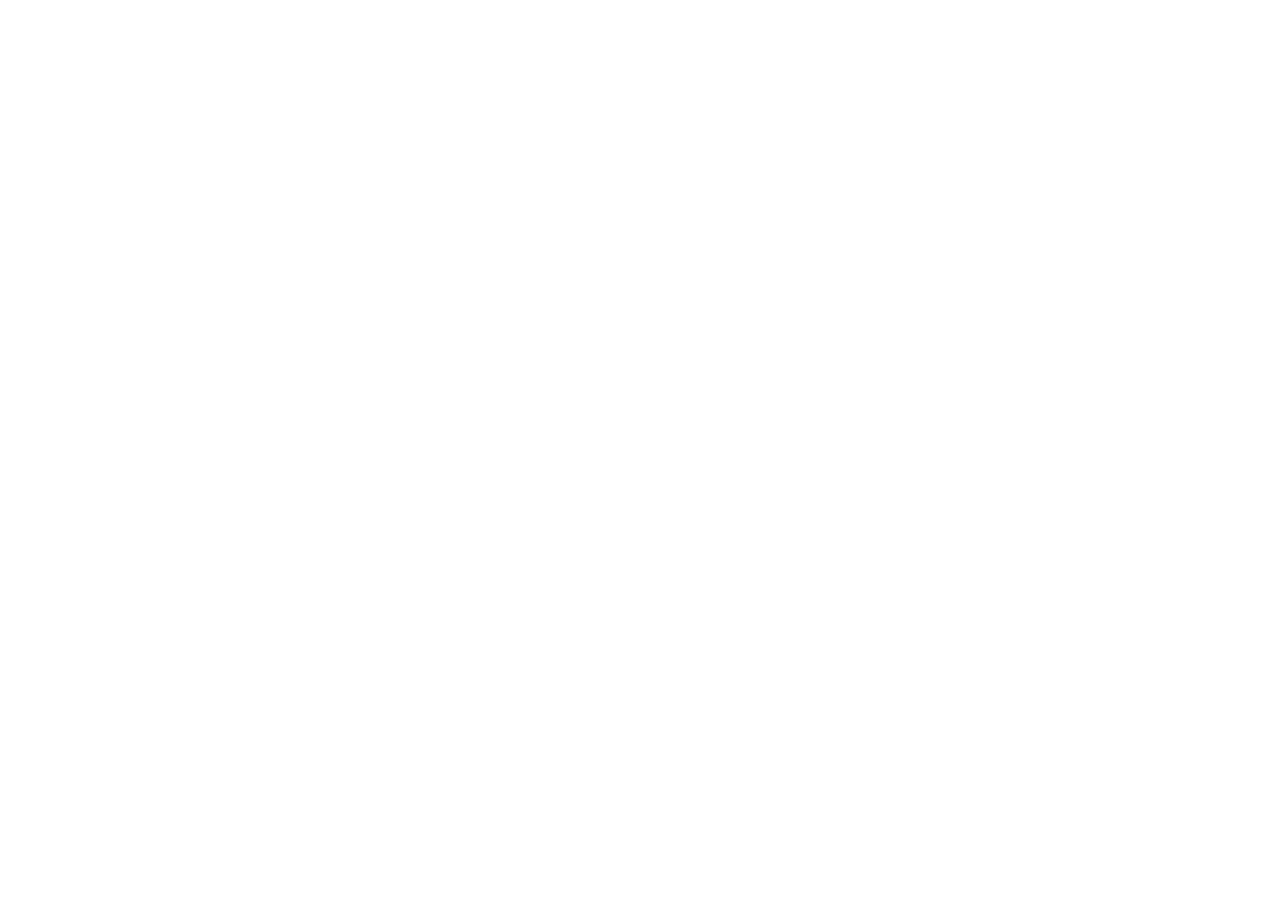
==== index.html @ 00b3610c "Load in Opera, not much more." ====
<!DOCTYPE html>
<html lang="en">
<head>
<meta charset="utf-8">
<script src="scripts/data.js"></script>
<script src="scripts/rikaisan.js"></script>
<script src="scripts/background.js"></script>
<title>Rikaisan - Translate Japanese by hovering over words.</title>
</head>
</html>
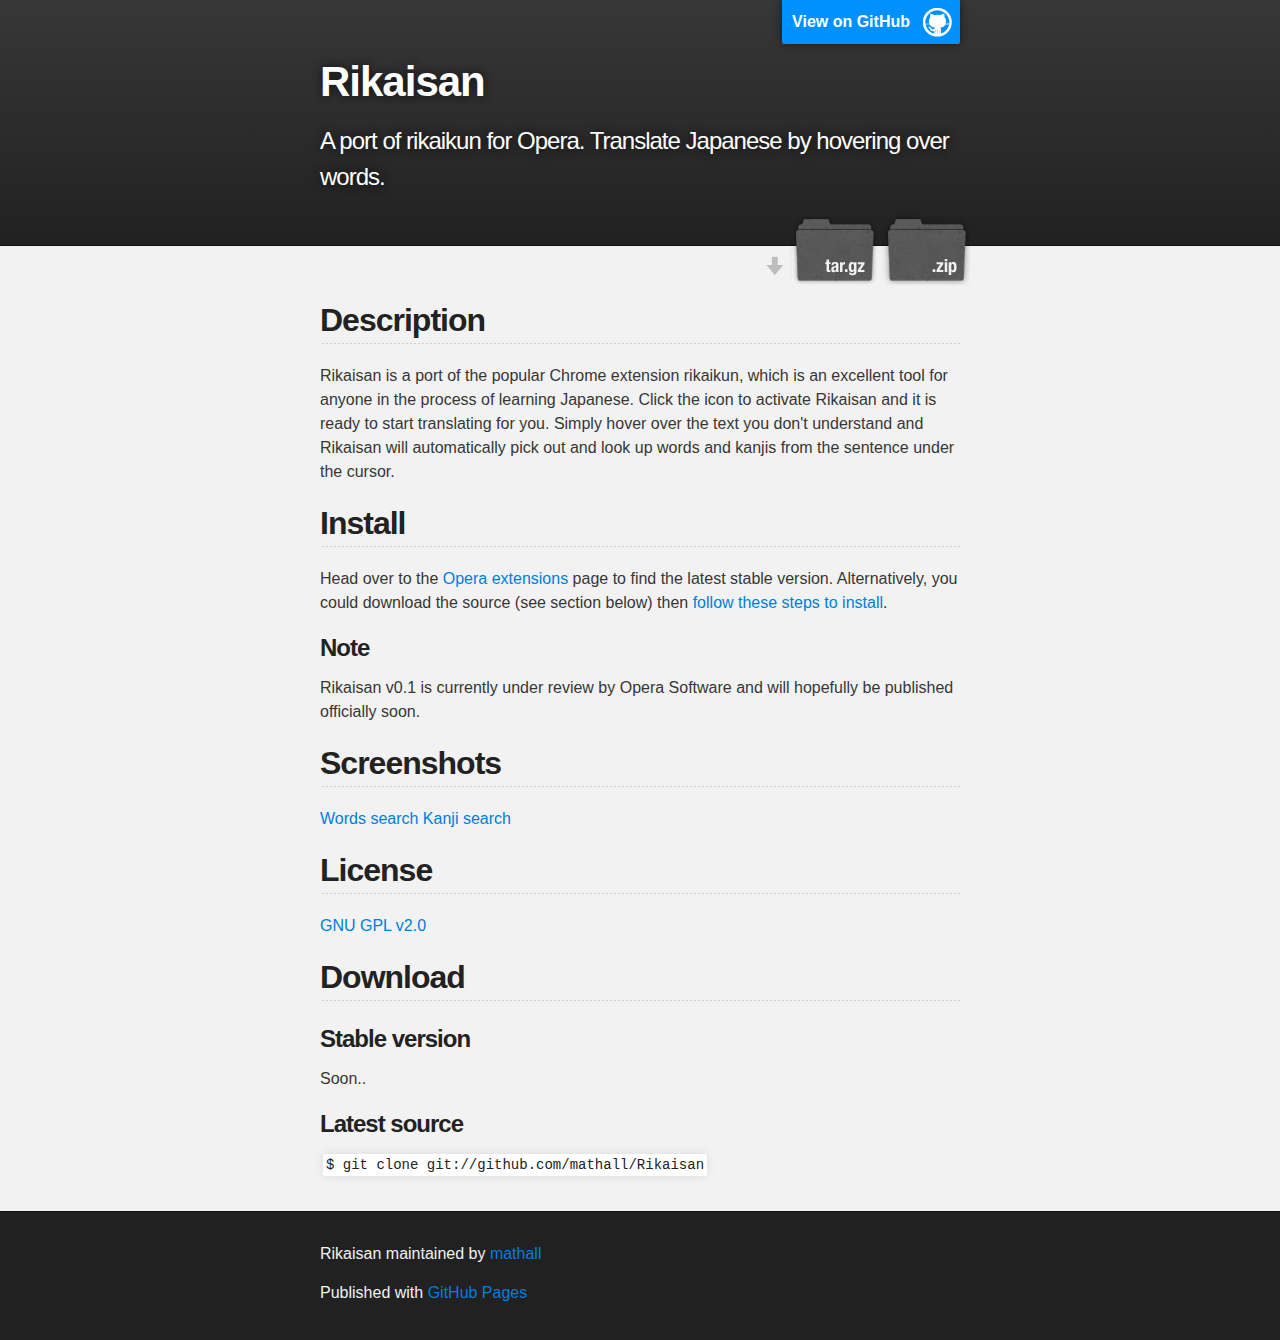
==== commit 983634e0: "Created gh-pages branch via GitHub" ====
--- a/index.html
+++ b/index.html
@@ -1,11 +1,78 @@
-<!DOCTYPE html>
-<html lang="en">
-<head>
-<meta charset="utf-8">
-<script src="scripts/data.js"></script>
-<script src="scripts/rikaisan.js"></script>
-<script src="scripts/background.js"></script>
-<title>Rikaisan - Translate Japanese by hovering over words.</title>
-</head>
-</html>
-
+<!DOCTYPE html>
+<html>
+
+  <head>
+    <meta charset='utf-8' />
+    <meta http-equiv="X-UA-Compatible" content="chrome=1" />
+    <meta name="description" content="Rikaisan : A port of rikaikun for Opera. Translate Japanese by hovering over words." />
+
+    <link rel="stylesheet" type="text/css" media="screen" href="stylesheets/stylesheet.css">
+
+    <title>Rikaisan</title>
+  </head>
+
+  <body>
+
+    <!-- HEADER -->
+    <div id="header_wrap" class="outer">
+        <header class="inner">
+          <a id="forkme_banner" href="https://github.com/mathall/Rikaisan">View on GitHub</a>
+
+          <h1 id="project_title">Rikaisan</h1>
+          <h2 id="project_tagline">A port of rikaikun for Opera. Translate Japanese by hovering over words.</h2>
+
+            <section id="downloads">
+              <a class="zip_download_link" href="https://github.com/mathall/Rikaisan/zipball/master">Download this project as a .zip file</a>
+              <a class="tar_download_link" href="https://github.com/mathall/Rikaisan/tarball/master">Download this project as a tar.gz file</a>
+            </section>
+        </header>
+    </div>
+
+    <!-- MAIN CONTENT -->
+    <div id="main_content_wrap" class="outer">
+      <section id="main_content" class="inner">
+        <h2>Description</h2>
+
+<p>Rikaisan is a port of the popular Chrome extension rikaikun, which is an excellent tool for anyone in the process of learning Japanese. Click the icon to activate Rikaisan and it is ready to start translating for you. Simply hover over the text you don't understand and Rikaisan will automatically pick out and look up words and kanjis from the sentence under the cursor.</p>
+
+<h2>Install</h2>
+
+<p>Head over to the <a href="https://addons.opera.com/en/">Opera extensions</a> page to find the latest stable version. Alternatively, you could download the source (see section below) then <a href="http://dev.opera.com/articles/view/opera-extensions-developer-workflow/#packaging">follow these steps to install</a>.</p>
+
+<h3>Note</h3>
+
+<p>Rikaisan v0.1 is currently under review by Opera Software and will hopefully be published officially soon.</p>
+
+<h2>Screenshots</h2>
+
+<p><a href="images/rikaisan_words_final.png">Words search</a>
+<a href="images/rikaisan_kanji_final.png">Kanji search</a></p>
+
+<h2>License</h2>
+
+<p><a href="http://www.gnu.org/licenses/gpl-2.0.html">GNU GPL v2.0</a></p>
+
+<h2>Download</h2>
+
+<h3>Stable version</h3>
+
+<p>Soon..</p>
+
+<h3>Latest source</h3>
+
+<p><code>$ git clone git://github.com/mathall/Rikaisan</code></p>
+      </section>
+    </div>
+
+    <!-- FOOTER  -->
+    <div id="footer_wrap" class="outer">
+      <footer class="inner">
+        <p class="copyright">Rikaisan maintained by <a href="https://github.com/mathall">mathall</a></p>
+        <p>Published with <a href="http://pages.github.com">GitHub Pages</a></p>
+      </footer>
+    </div>
+
+    
+
+  </body>
+</html>
--- a/stylesheets/stylesheet.css
+++ b/stylesheets/stylesheet.css
@@ -0,0 +1,431 @@
+/*******************************************************************************
+Slate Theme for Github Pages
+by Jason Costello, @jsncostello
+*******************************************************************************/
+
+@import url(pygment_trac.css);
+
+/*******************************************************************************
+MeyerWeb Reset
+*******************************************************************************/
+
+html, body, div, span, applet, object, iframe,
+h1, h2, h3, h4, h5, h6, p, blockquote, pre,
+a, abbr, acronym, address, big, cite, code,
+del, dfn, em, img, ins, kbd, q, s, samp,
+small, strike, strong, sub, sup, tt, var,
+b, u, i, center,
+dl, dt, dd, ol, ul, li,
+fieldset, form, label, legend,
+table, caption, tbody, tfoot, thead, tr, th, td,
+article, aside, canvas, details, embed,
+figure, figcaption, footer, header, hgroup,
+menu, nav, output, ruby, section, summary,
+time, mark, audio, video {
+  margin: 0;
+  padding: 0;
+  border: 0;
+  font: inherit;
+  vertical-align: baseline;
+}
+
+/* HTML5 display-role reset for older browsers */
+article, aside, details, figcaption, figure,
+footer, header, hgroup, menu, nav, section {
+  display: block;
+}
+
+ol, ul {
+  list-style: none;
+}
+
+blockquote, q {
+}
+
+table {
+  border-collapse: collapse;
+  border-spacing: 0;
+}
+
+a:focus {
+  outline: none;
+}
+
+/*******************************************************************************
+Theme Styles
+*******************************************************************************/
+
+body {
+  box-sizing: border-box;
+  color:#373737;
+  background: #212121;
+  font-size: 16px;
+  font-family: 'Myriad Pro', Calibri, Helvetica, Arial, sans-serif;
+  line-height: 1.5;
+  -webkit-font-smoothing: antialiased;
+}
+
+h1, h2, h3, h4, h5, h6 {
+  margin: 10px 0;
+  font-weight: 700;
+  color:#222222;
+  font-family: 'Lucida Grande', 'Calibri', Helvetica, Arial, sans-serif;
+  letter-spacing: -1px;
+}
+
+h1 {
+  font-size: 36px;
+  font-weight: 700;
+}
+
+h2 {
+  padding-bottom: 10px;
+  font-size: 32px;
+  background: url('../images/bg_hr.png') repeat-x bottom;
+}
+
+h3 {
+  font-size: 24px;
+}
+
+h4 {
+  font-size: 21px;
+}
+
+h5 {
+  font-size: 18px;
+}
+
+h6 {
+  font-size: 16px;
+}
+
+p {
+  margin: 10px 0 15px 0;
+}
+
+footer p {
+  color: #f2f2f2;
+}
+
+a {
+  text-decoration: none;
+  color: #007edf;
+  text-shadow: none;
+
+  transition: color 0.5s ease;
+  transition: text-shadow 0.5s ease;
+  -webkit-transition: color 0.5s ease;
+  -webkit-transition: text-shadow 0.5s ease;
+  -moz-transition: color 0.5s ease;
+  -moz-transition: text-shadow 0.5s ease;
+  -o-transition: color 0.5s ease;
+  -o-transition: text-shadow 0.5s ease;
+  -ms-transition: color 0.5s ease;
+  -ms-transition: text-shadow 0.5s ease;
+}
+
+#main_content a:hover {
+  color: #0069ba;
+  text-shadow: #0090ff 0px 0px 2px;
+}
+
+footer a:hover {
+  color: #43adff;
+  text-shadow: #0090ff 0px 0px 2px;
+}
+
+em {
+  font-style: italic;
+}
+
+strong {
+  font-weight: bold;
+}
+
+img {
+  position: relative;
+  margin: 0 auto;
+  max-width: 739px;
+  padding: 5px;
+  margin: 10px 0 10px 0;
+  border: 1px solid #ebebeb;
+
+  box-shadow: 0 0 5px #ebebeb;
+  -webkit-box-shadow: 0 0 5px #ebebeb;
+  -moz-box-shadow: 0 0 5px #ebebeb;
+  -o-box-shadow: 0 0 5px #ebebeb;
+  -ms-box-shadow: 0 0 5px #ebebeb;
+}
+
+pre, code {
+  width: 100%;
+  color: #222;
+  background-color: #fff;
+
+  font-family: Monaco, "Bitstream Vera Sans Mono", "Lucida Console", Terminal, monospace;
+  font-size: 14px;
+
+  border-radius: 2px;
+  -moz-border-radius: 2px;
+  -webkit-border-radius: 2px;
+
+
+
+}
+
+pre {
+  width: 100%;
+  padding: 10px;
+  box-shadow: 0 0 10px rgba(0,0,0,.1);
+  overflow: auto;
+}
+
+code {
+  padding: 3px;
+  margin: 0 3px;
+  box-shadow: 0 0 10px rgba(0,0,0,.1);
+}
+
+pre code {
+  display: block;
+  box-shadow: none;
+}
+
+blockquote {
+  color: #666;
+  margin-bottom: 20px;
+  padding: 0 0 0 20px;
+  border-left: 3px solid #bbb;
+}
+
+ul, ol, dl {
+  margin-bottom: 15px
+}
+
+ul li {
+  list-style: inside;
+  padding-left: 20px;
+}
+
+ol li {
+  list-style: decimal inside;
+  padding-left: 20px;
+}
+
+dl dt {
+  font-weight: bold;
+}
+
+dl dd {
+  padding-left: 20px;
+  font-style: italic;
+}
+
+dl p {
+  padding-left: 20px;
+  font-style: italic;
+}
+
+hr {
+  height: 1px;
+  margin-bottom: 5px;
+  border: none;
+  background: url('../images/bg_hr.png') repeat-x center;
+}
+
+table {
+  border: 1px solid #373737;
+  margin-bottom: 20px;
+  text-align: left;
+ }
+
+th {
+  font-family: 'Lucida Grande', 'Helvetica Neue', Helvetica, Arial, sans-serif;
+  padding: 10px;
+  background: #373737;
+  color: #fff;
+ }
+
+td {
+  padding: 10px;
+  border: 1px solid #373737;
+ }
+
+form {
+  background: #f2f2f2;
+  padding: 20px;
+}
+
+img {
+  width: 100%;
+  max-width: 100%;
+}
+
+/*******************************************************************************
+Full-Width Styles
+*******************************************************************************/
+
+.outer {
+  width: 100%;
+}
+
+.inner {
+  position: relative;
+  max-width: 640px;
+  padding: 20px 10px;
+  margin: 0 auto;
+}
+
+#forkme_banner {
+  display: block;
+  position: absolute;
+  top:0;
+  right: 10px;
+  z-index: 10;
+  padding: 10px 50px 10px 10px;
+  color: #fff;
+  background: url('../images/blacktocat.png') #0090ff no-repeat 95% 50%;
+  font-weight: 700;
+  box-shadow: 0 0 10px rgba(0,0,0,.5);
+  border-bottom-left-radius: 2px;
+  border-bottom-right-radius: 2px;
+}
+
+#header_wrap {
+  background: #212121;
+  background: -moz-linear-gradient(top, #373737, #212121);
+  background: -webkit-linear-gradient(top, #373737, #212121);
+  background: -ms-linear-gradient(top, #373737, #212121);
+  background: -o-linear-gradient(top, #373737, #212121);
+  background: linear-gradient(top, #373737, #212121);
+}
+
+#header_wrap .inner {
+  padding: 50px 10px 30px 10px;
+}
+
+#project_title {
+  margin: 0;
+  color: #fff;
+  font-size: 42px;
+  font-weight: 700;
+  text-shadow: #111 0px 0px 10px;
+}
+
+#project_tagline {
+  color: #fff;
+  font-size: 24px;
+  font-weight: 300;
+  background: none;
+  text-shadow: #111 0px 0px 10px;
+}
+
+#downloads {
+  position: absolute;
+  width: 210px;
+  z-index: 10;
+  bottom: -40px;
+  right: 0;
+  height: 70px;
+  background: url('../images/icon_download.png') no-repeat 0% 90%;
+}
+
+.zip_download_link {
+  display: block;
+  float: right;
+  width: 90px;
+  height:70px;
+  text-indent: -5000px;
+  overflow: hidden;
+  background: url(../images/sprite_download.png) no-repeat bottom left;
+}
+
+.tar_download_link {
+  display: block;
+  float: right;
+  width: 90px;
+  height:70px;
+  text-indent: -5000px;
+  overflow: hidden;
+  background: url(../images/sprite_download.png) no-repeat bottom right;
+  margin-left: 10px;
+}
+
+.zip_download_link:hover {
+  background: url(../images/sprite_download.png) no-repeat top left;
+}
+
+.tar_download_link:hover {
+  background: url(../images/sprite_download.png) no-repeat top right;
+}
+
+#main_content_wrap {
+  background: #f2f2f2;
+  border-top: 1px solid #111;
+  border-bottom: 1px solid #111;
+}
+
+#main_content {
+  padding-top: 40px;
+}
+
+#footer_wrap {
+  background: #212121;
+}
+
+
+
+/*******************************************************************************
+Small Device Styles
+*******************************************************************************/
+
+@media screen and (max-width: 480px) {
+  body {
+    font-size:14px;
+  }
+
+  #downloads {
+    display: none;
+  }
+
+  .inner {
+    min-width: 320px;
+    max-width: 480px;
+  }
+
+  #project_title {
+  font-size: 32px;
+  }
+
+  h1 {
+    font-size: 28px;
+  }
+
+  h2 {
+    font-size: 24px;
+  }
+
+  h3 {
+    font-size: 21px;
+  }
+
+  h4 {
+    font-size: 18px;
+  }
+
+  h5 {
+    font-size: 14px;
+  }
+
+  h6 {
+    font-size: 12px;
+  }
+
+  code, pre {
+    min-width: 320px;
+    max-width: 480px;
+    font-size: 11px;
+  }
+
+}
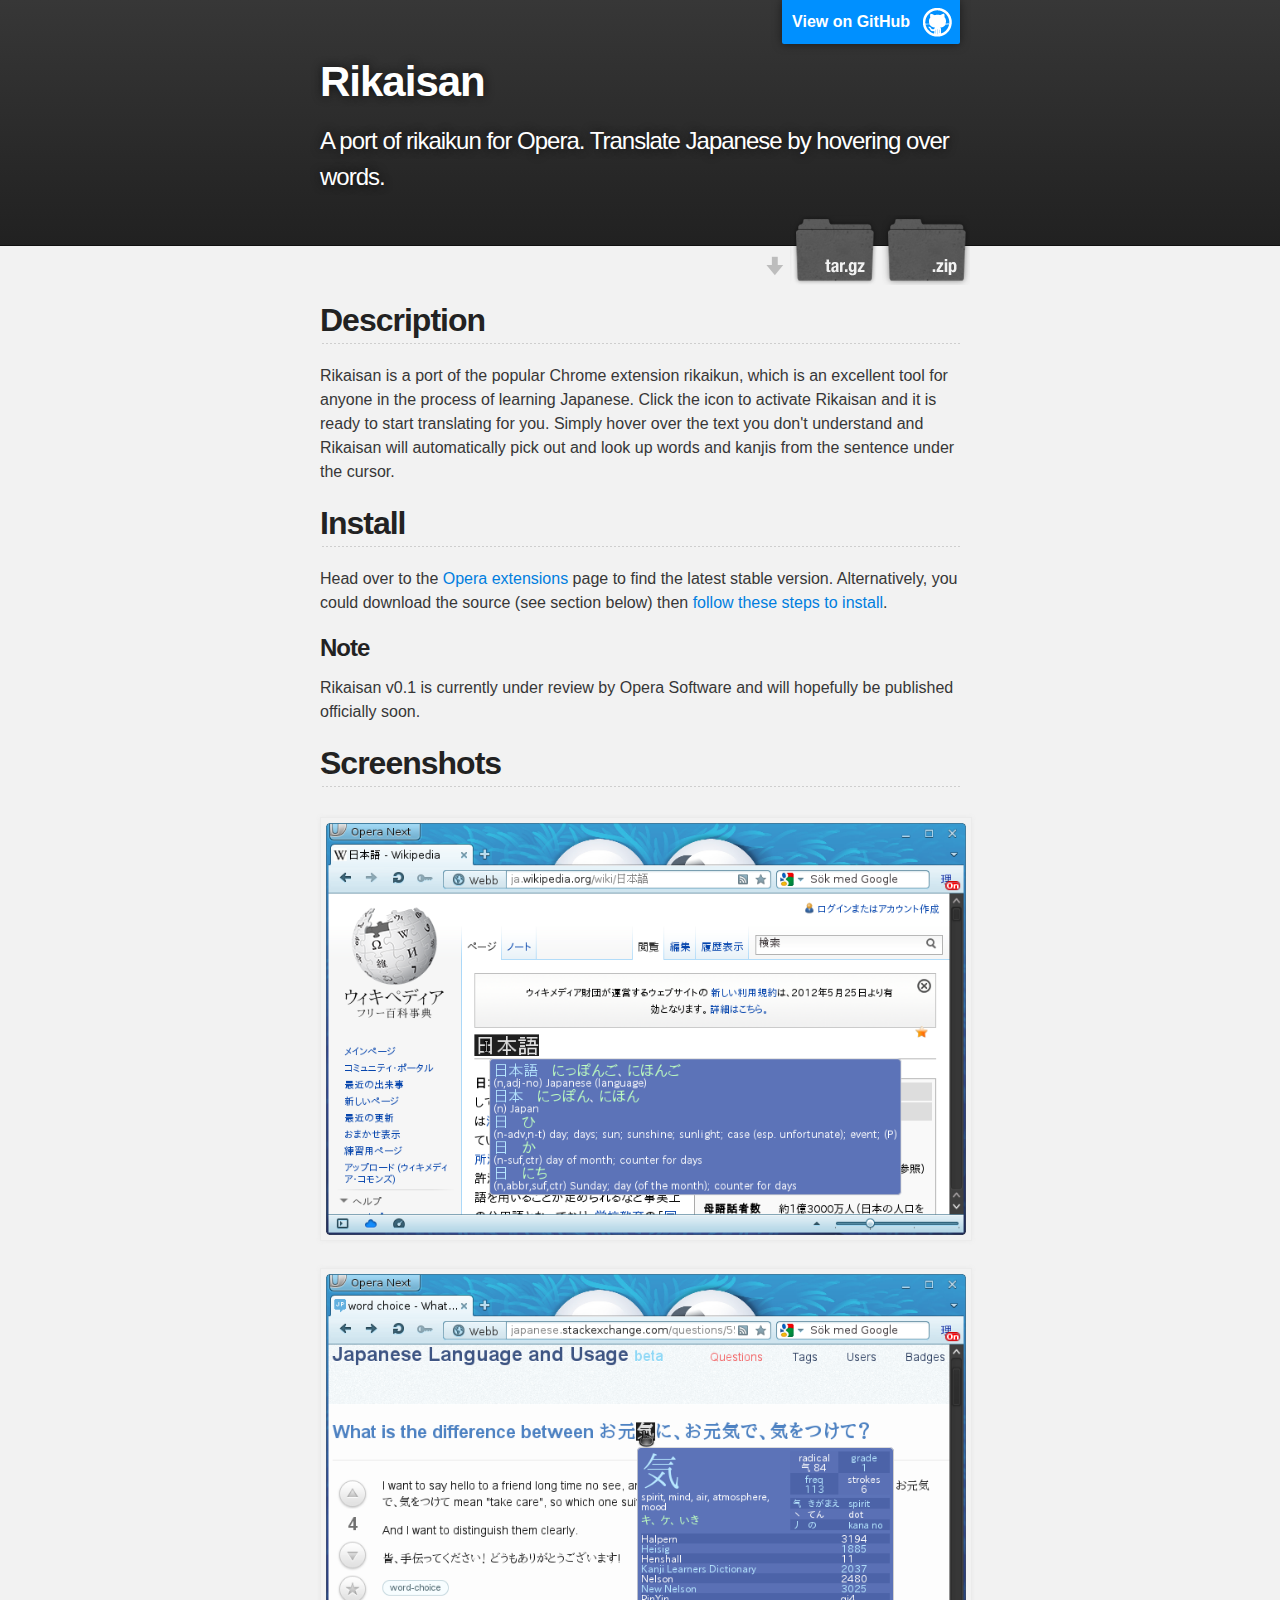
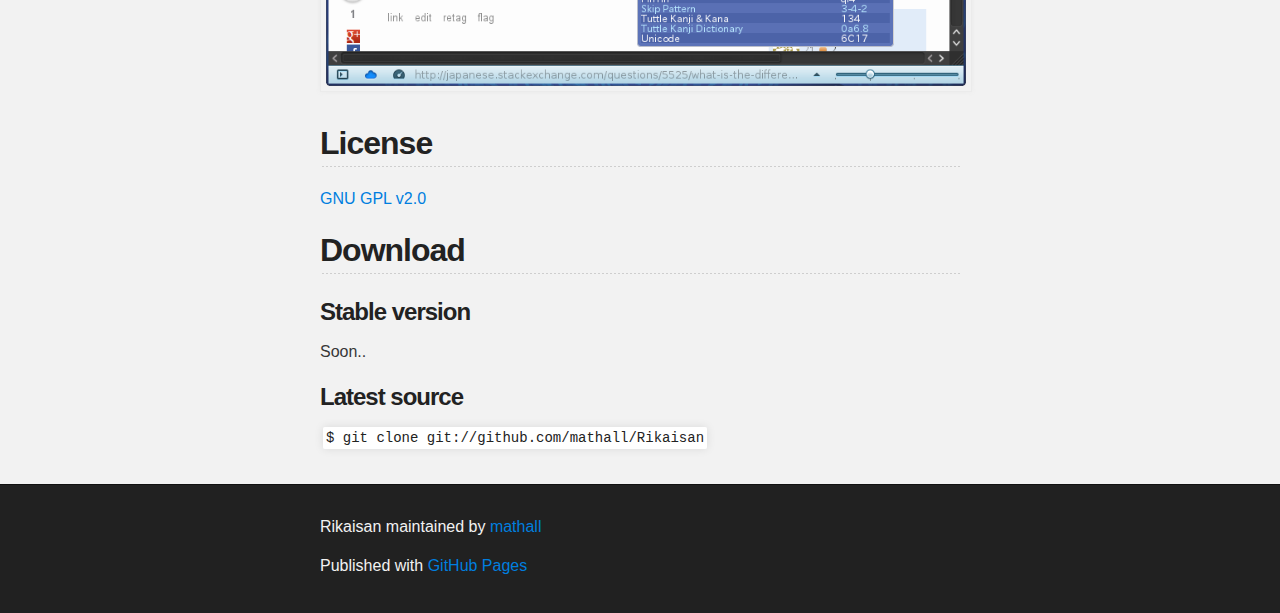
==== commit c030fbee: "Fixed screenshots." ====
--- a/index.html
+++ b/index.html
@@ -45,8 +45,8 @@
 
 <h2>Screenshots</h2>
 
-<p><a href="images/rikaisan_words_final.png">Words search</a>
-<a href="images/rikaisan_kanji_final.png">Kanji search</a></p>
+<img src="images/rikaisan_words_final.png" title="Words search">
+<img src="images/rikaisan_kanji_final.png" title="Kanji search">
 
 <h2>License</h2>
 
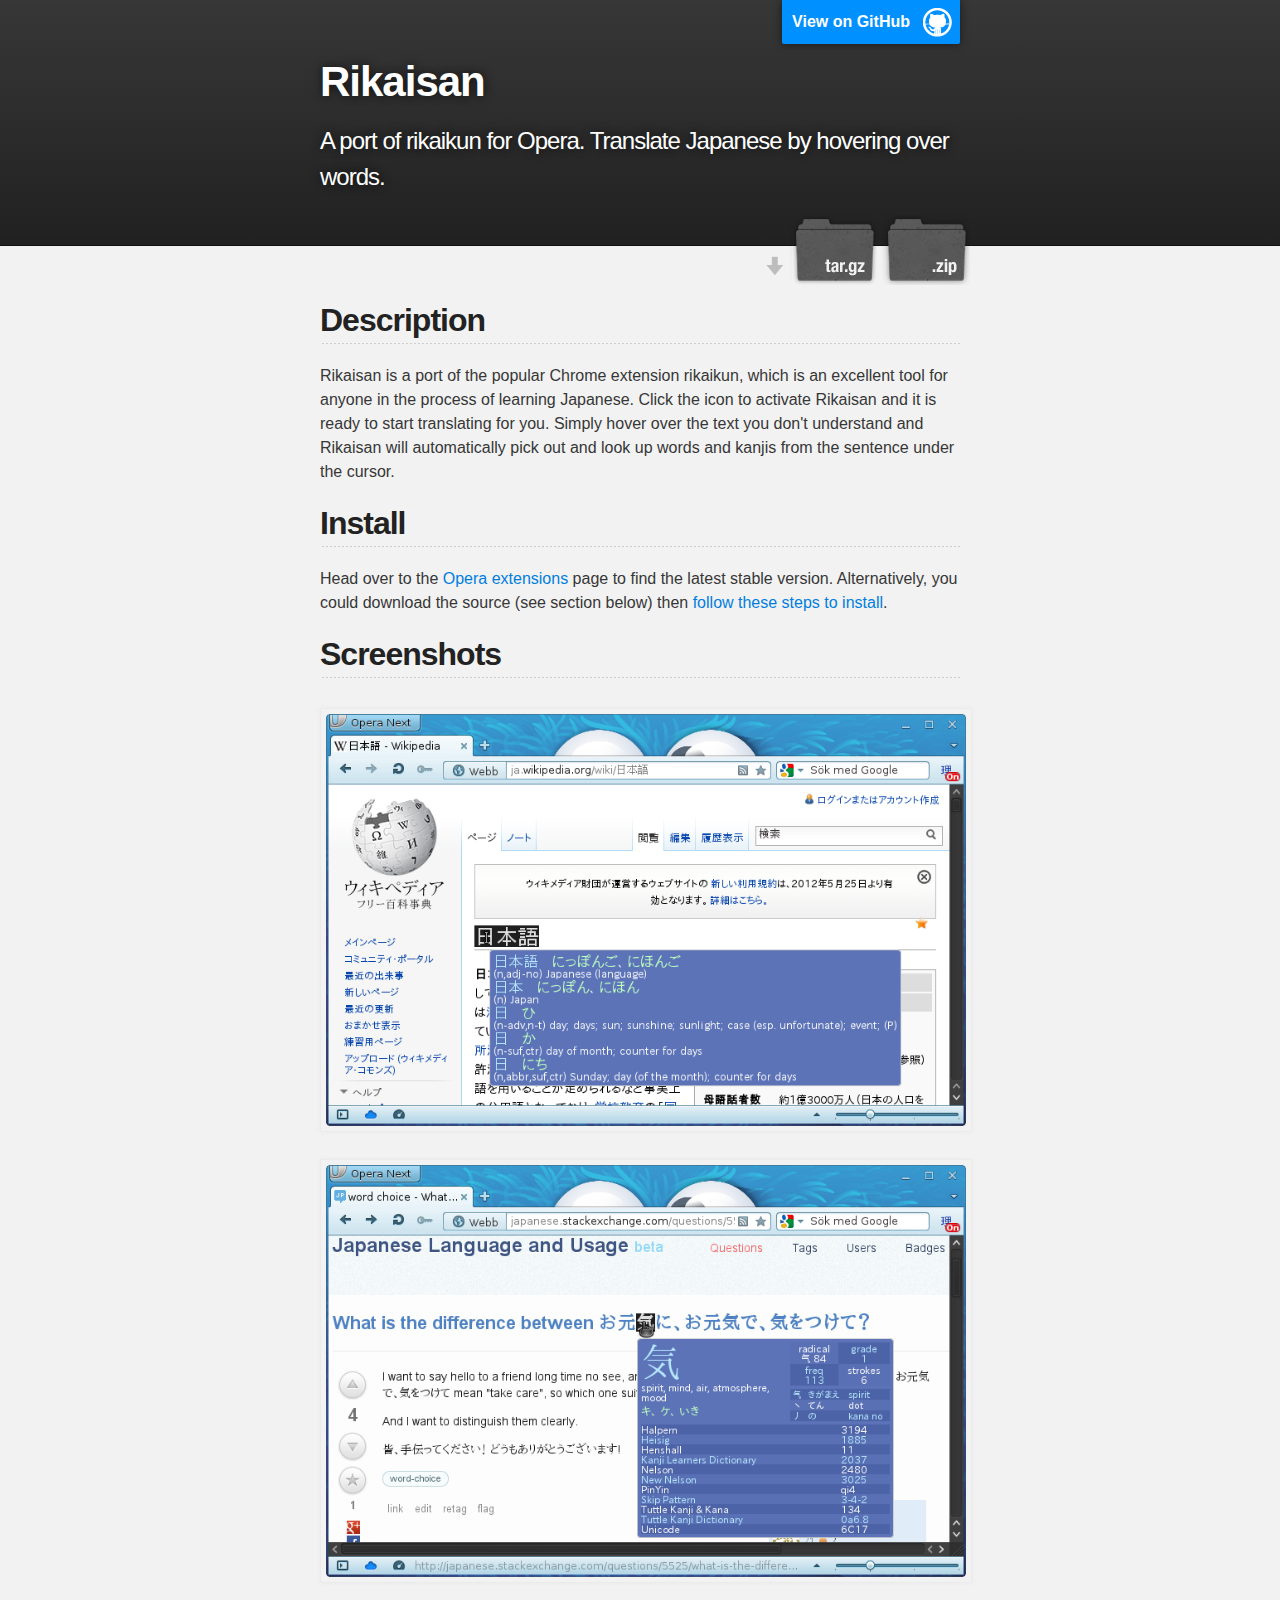
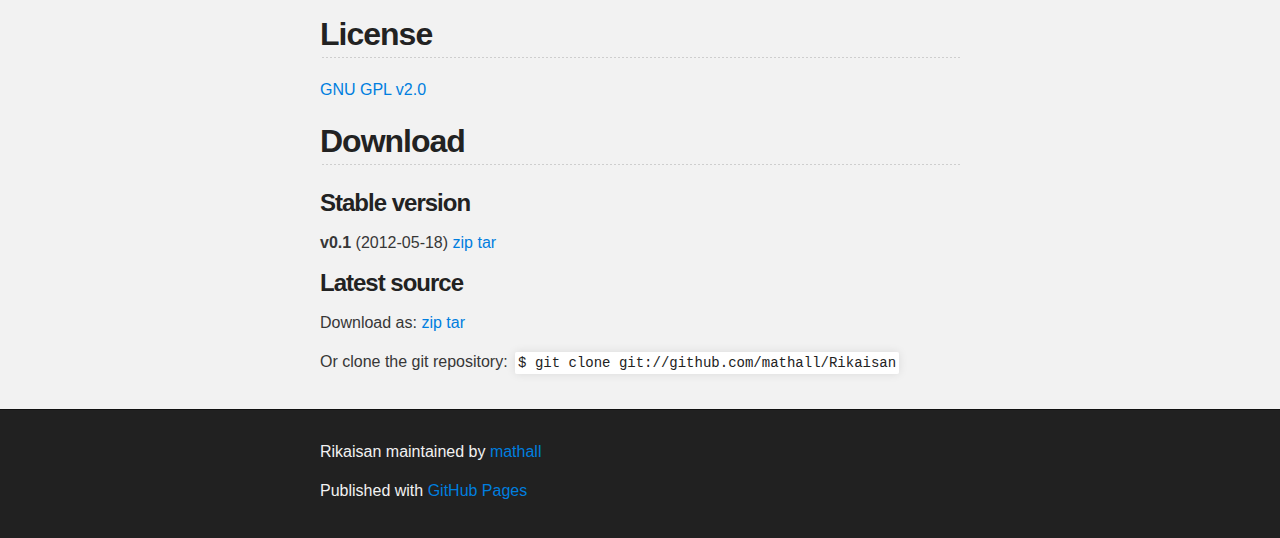
==== commit 3192b8d7: "Update!" ====
--- a/index.html
+++ b/index.html
@@ -37,16 +37,12 @@
 
 <h2>Install</h2>
 
-<p>Head over to the <a href="https://addons.opera.com/en/">Opera extensions</a> page to find the latest stable version. Alternatively, you could download the source (see section below) then <a href="http://dev.opera.com/articles/view/opera-extensions-developer-workflow/#packaging">follow these steps to install</a>.</p>
-
-<h3>Note</h3>
-
-<p>Rikaisan v0.1 is currently under review by Opera Software and will hopefully be published officially soon.</p>
+<p>Head over to the <a href="https://addons.opera.com/en/extensions/details/rikaisan/">Opera extensions</a> page to find the latest stable version. Alternatively, you could download the source (see section below) then <a href="http://dev.opera.com/articles/view/opera-extensions-developer-workflow/#packaging">follow these steps to install</a>.</p>
 
 <h2>Screenshots</h2>
 
-<img src="images/rikaisan_words_final.png" title="Words search">
-<img src="images/rikaisan_kanji_final.png" title="Kanji search">
+<a href="images/rikaisan_words_final.png"><img src="images/rikaisan_words_final.png" title="Words search"></a>
+<a href="images/rikaisan_kanji_final.png"><img src="images/rikaisan_kanji_final.png" title="Kanji search"></a>
 
 <h2>License</h2>
 
@@ -56,11 +52,23 @@
 
 <h3>Stable version</h3>
 
-<p>Soon..</p>
+<span style="font-weight:bold">v0.1</span>
+ (2012-05-18)
+<a href="http://github.com/mathall/Rikaisan/zipball/v0.1">zip</a>
+<a href="http://github.com/mathall/Rikaisan/tarball/v0.1">tar</a>
 
 <h3>Latest source</h3>
 
-<p><code>$ git clone git://github.com/mathall/Rikaisan</code></p>
+<p>
+ Download as:
+<a href="http://github.com/mathall/Rikaisan/zipball/dev">zip</a>
+<a href="http://github.com/mathall/Rikaisan/tarball/dev">tar</a>
+</p>
+
+<p>Or clone the git repository:
+<code>$ git clone git://github.com/mathall/Rikaisan</code>
+</p>
+
       </section>
     </div>
 
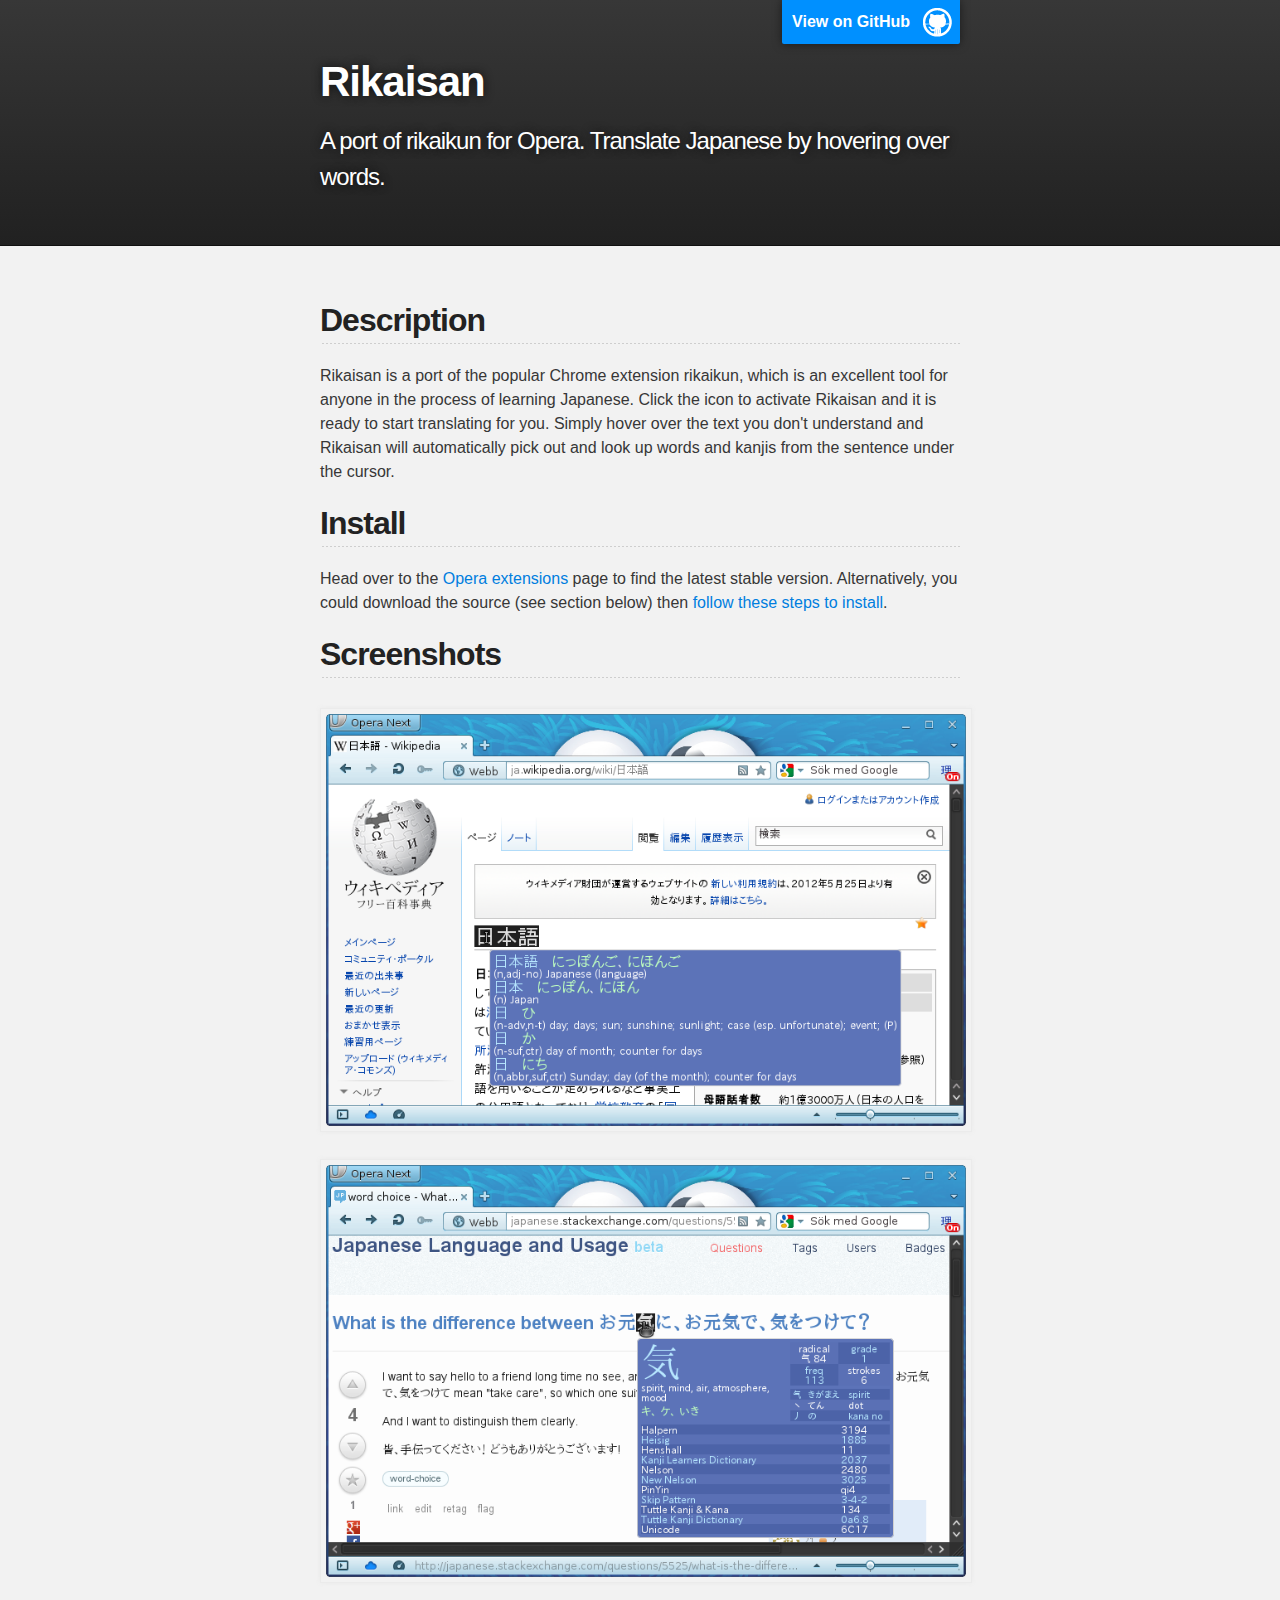
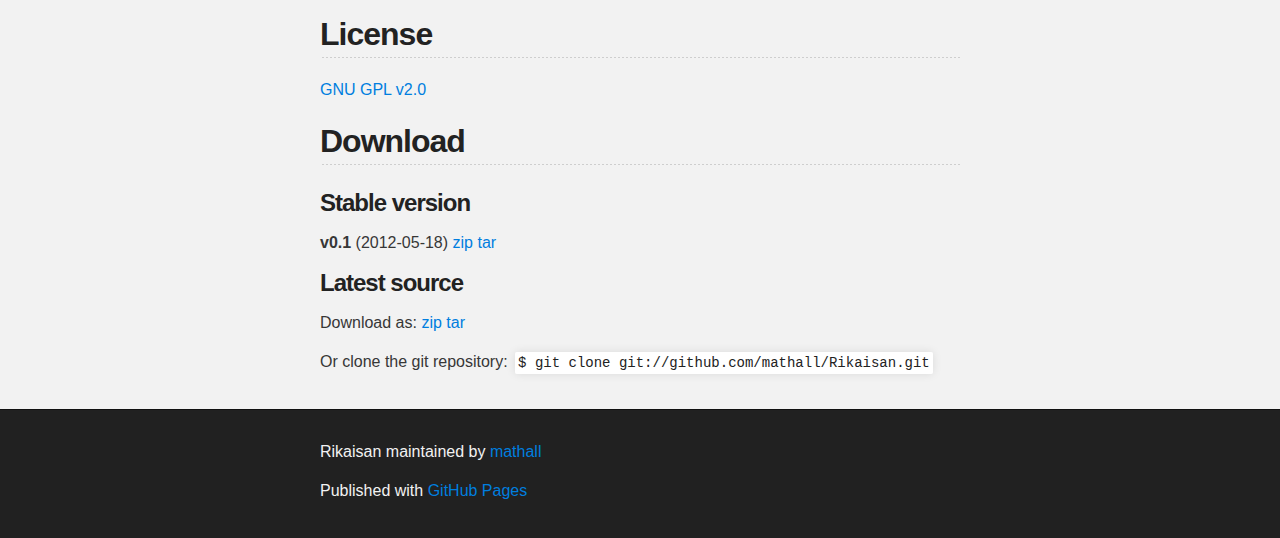
==== commit 4b119e60: "Fixed links." ====
--- a/index.html
+++ b/index.html
@@ -20,11 +20,6 @@
 
           <h1 id="project_title">Rikaisan</h1>
           <h2 id="project_tagline">A port of rikaikun for Opera. Translate Japanese by hovering over words.</h2>
-
-            <section id="downloads">
-              <a class="zip_download_link" href="https://github.com/mathall/Rikaisan/zipball/master">Download this project as a .zip file</a>
-              <a class="tar_download_link" href="https://github.com/mathall/Rikaisan/tarball/master">Download this project as a tar.gz file</a>
-            </section>
         </header>
     </div>
 
@@ -66,7 +61,7 @@
 </p>
 
 <p>Or clone the git repository:
-<code>$ git clone git://github.com/mathall/Rikaisan</code>
+<code>$ git clone git://github.com/mathall/Rikaisan.git</code>
 </p>
 
       </section>
@@ -80,7 +75,7 @@
       </footer>
     </div>
 
-    
 
   </body>
 </html>
+
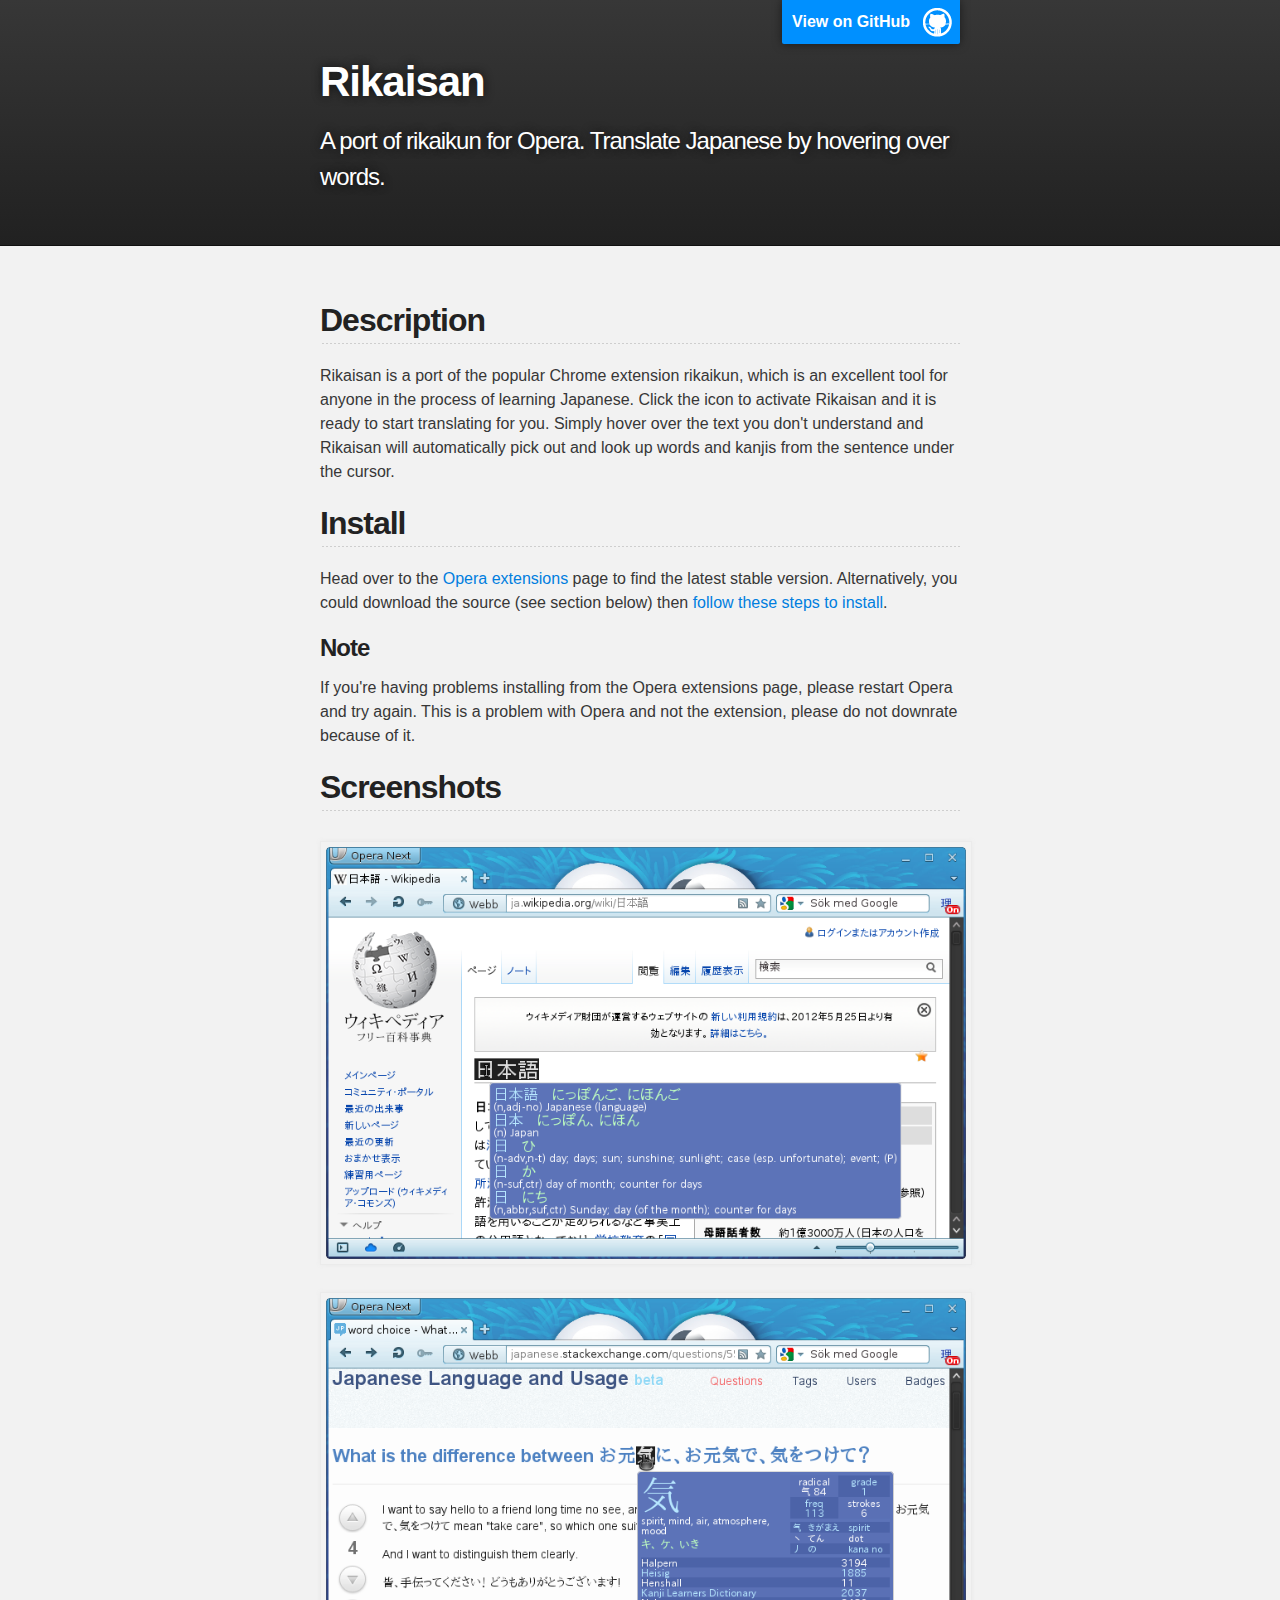
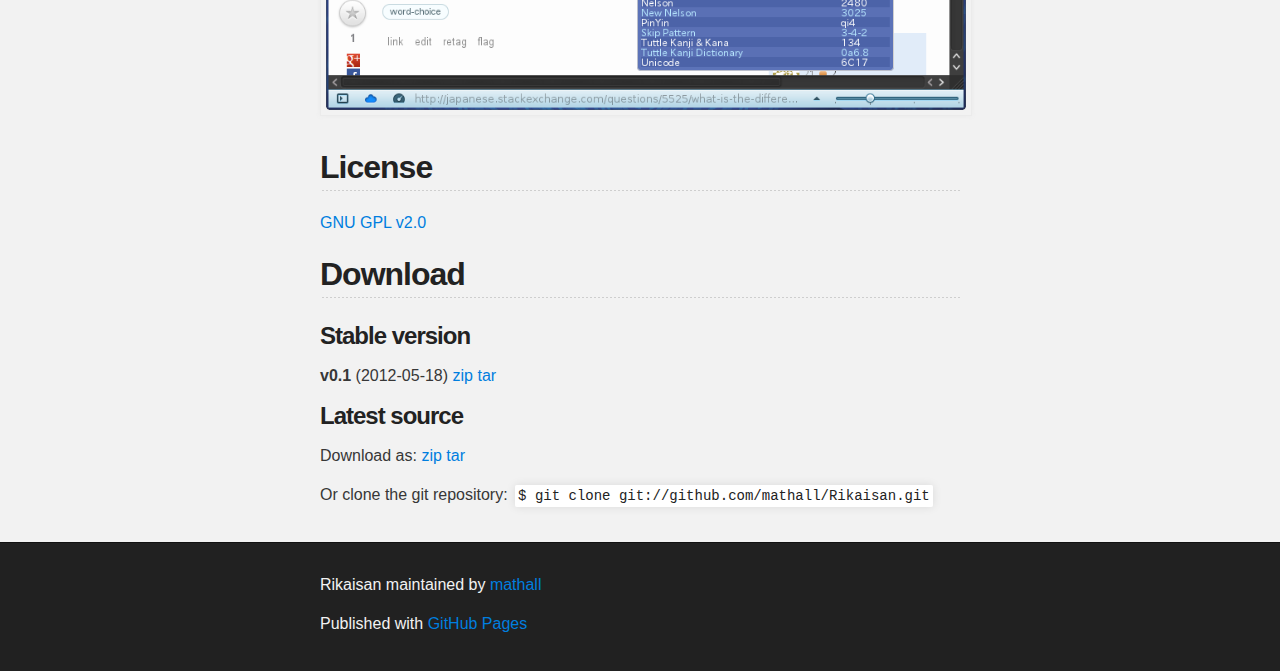
==== commit 84c44170: "Add note to install section." ====
--- a/index.html
+++ b/index.html
@@ -33,6 +33,10 @@
 <h2>Install</h2>
 
 <p>Head over to the <a href="https://addons.opera.com/en/extensions/details/rikaisan/">Opera extensions</a> page to find the latest stable version. Alternatively, you could download the source (see section below) then <a href="http://dev.opera.com/articles/view/opera-extensions-developer-workflow/#packaging">follow these steps to install</a>.</p>
+
+<h3>Note</h3>
+
+<p>If you're having problems installing from the Opera extensions page, please restart Opera and try again. This is a problem with Opera and not the extension, please do not downrate because of it.</p>
 
 <h2>Screenshots</h2>
 
